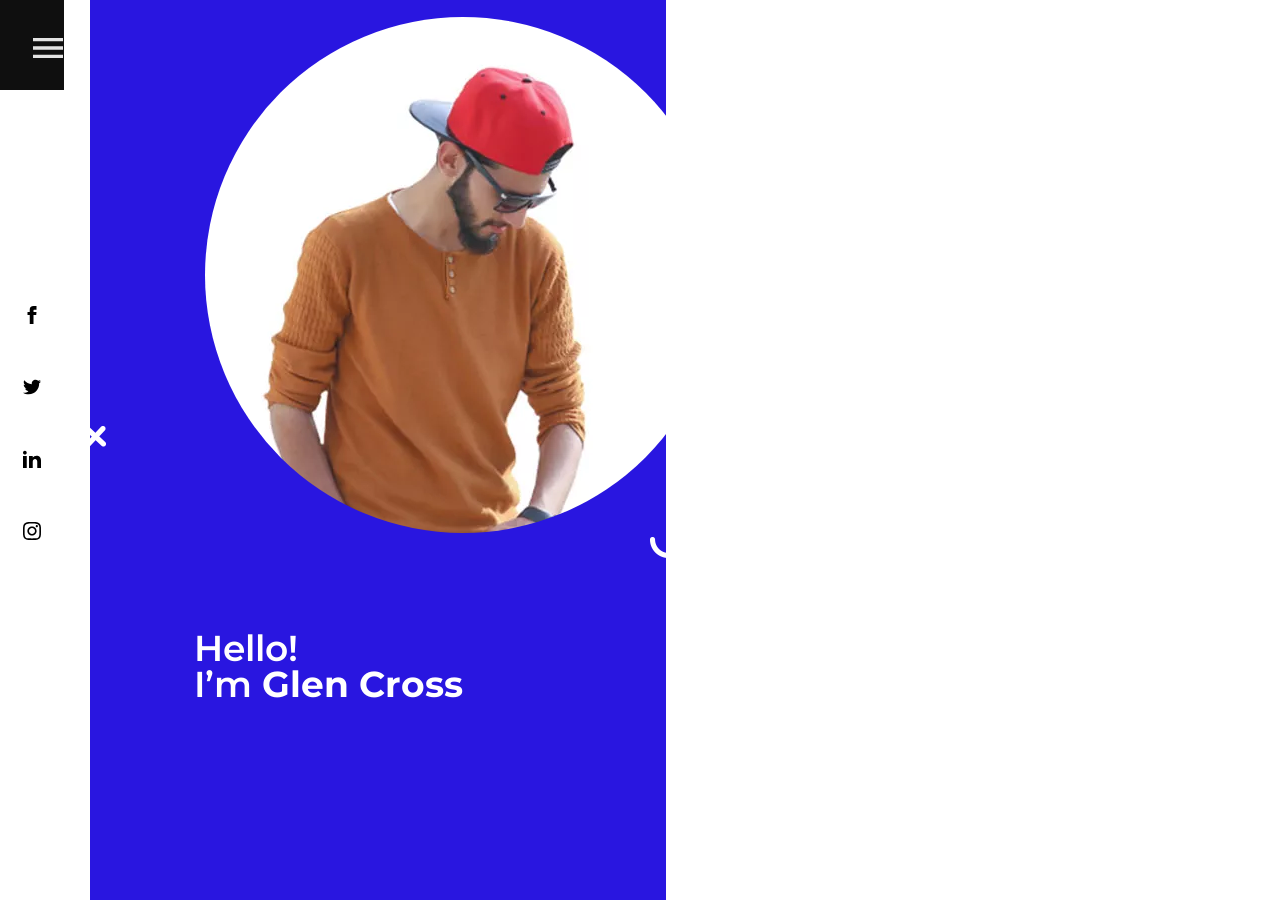
==== about.html @ 8e46b8b1 "Add files via upload" ====
<!DOCTYPE html>
<html lang="en">
<head>
    <meta charset="UTF-8">
    <meta name="viewport" content="width=device-width, initial-scale=1.0">
    <title>Document</title>
    <link rel="stylesheet" href="about.css">
    <link rel="preconnect" href="https://fonts.googleapis.com">
    <link rel="preconnect" href="https://fonts.gstatic.com" crossorigin>
    <link href="https://fonts.googleapis.com/css2?family=Montserrat:ital,wght@0,100..900;1,100..900&display=swap" rel="stylesheet">
</head>
<body class="montserrat">

    <div id="barra-lateral">

        <div id="menu">
            
            <input type="checkbox" id="checkbox-menu">
            <img src="menu.svg" id="img-menu">

        </div>

        <div id="redes-barra">
            <div id="redes-meio">
                <a href="about.html"><img src="facebook.svg" class="padding-img"><br></a>
                <a href="http://127.0.0.1:5500/"><img src="twiter.svg" class="padding-img"><br></a>
                <a href="http://127.0.0.1:5500/"><img src="linkedin.svg" class="padding-img"><br></a>
                <a href="http://127.0.0.1:5500/"><img src="instagram.svg" class="padding-img"></a>
            </div>
        </div>

    </div>

    <div id="foto-perfil">

        <div id="imagem-pessoa-espaco">

            <div id="imagem-pessoa">
                <img src="about.jpg">
            </div>

        </div>

        <div id="glen-cross" >
            Hello!<br>I’m <span id="glen-negrito">Glen Cross</span>
        </div>

    </div>

</body>
</html>
---- about.css ----
*{ margin: 0;
box-sizing: border-box;
padding: 0;
}

.montserrat {
    font-family: "Montserrat", sans-serif;
    font-optical-sizing: auto;
    font-weight: normal;
    font-style: normal;
}

#barra-lateral{
    position: fixed;
    height: 100vb;
    width: 5%;
    background-color: white;
}

#menu{
    height: 10%;
    background-color: #0f0f0f;
    width: 100%;
    padding-top: 28px;
    padding-left: 28px;
    position: absolute;
}

#checkbox-menu{
    position: absolute;
    top: 3%;
    left: 3%;
    width: 90px;
    height: 90px;
    opacity: 0;
}

#redes-barra{
    height: 100vb;
    width: 100%;
}

#redes-meio{
    padding-top: 400%;
    text-align: center;
}

.padding-img{
    margin-top: 50px;
    color: #212529;
}

#foto-perfil{
    background-color: #2916e0;
    width: 45%;
    height: 100vb;
    margin-left: 90px;
}

#imagem-pessoa-espaco{
    width: 100%;
    height: 70vb;
    background-image: url(about-bg.png);
    background-position: center;
    background-repeat: no-repeat;
}

#imagem-pessoa img{
    border-radius: 50%;
    margin-top: 3%;
    margin-left: 20%;
}

#Glen-cross{
    width: 100%;
    height: 30vb;
}

#glen-cross{
    color: #fff;
    font-size: 36px;
    font-weight: 600;
    line-height: 1;
    width: 50%;
    margin-left: 18%;

}

#glen-negrito{
    font-weight: bold;
}
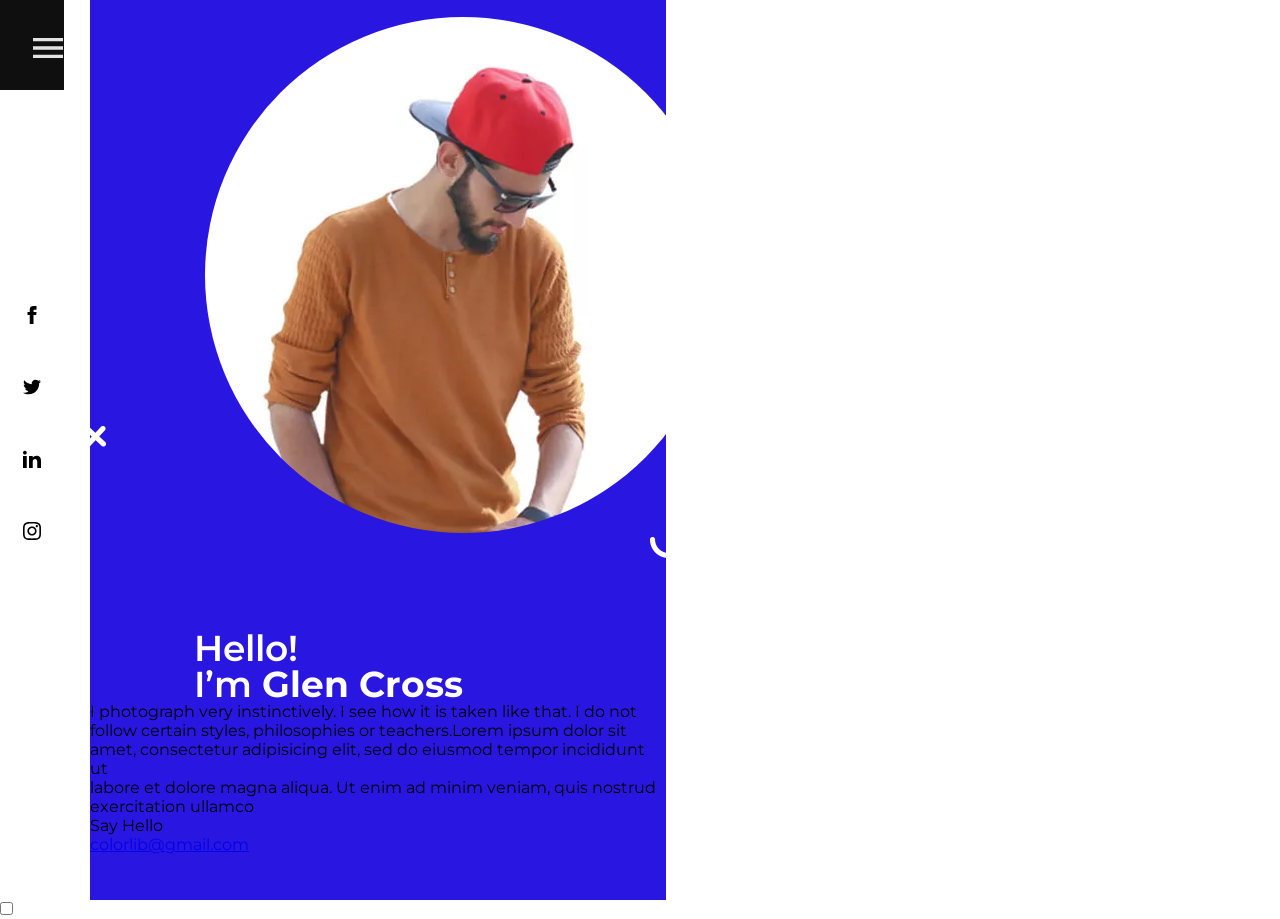
==== commit 71fb828c: "Update about.html" ====
--- a/about.html
+++ b/about.html
@@ -15,18 +15,60 @@
 
         <div id="menu">
             
-            <input type="checkbox" id="checkbox-menu">
             <img src="menu.svg" id="img-menu">
 
         </div>
 
         <div id="redes-barra">
             <div id="redes-meio">
-                <a href="about.html"><img src="facebook.svg" class="padding-img"><br></a>
+                <a href="http://127.0.0.1:5500/index.html"><img src="facebook.svg" class="padding-img"><br></a>
                 <a href="http://127.0.0.1:5500/"><img src="twiter.svg" class="padding-img"><br></a>
                 <a href="http://127.0.0.1:5500/"><img src="linkedin.svg" class="padding-img"><br></a>
                 <a href="http://127.0.0.1:5500/"><img src="instagram.svg" class="padding-img"></a>
             </div>
+        </div>
+
+        <div id="opcao">
+
+            <input type="checkbox" id="check-barra-lateral">
+
+            <div id="paginas">
+
+                <div id="voltar">
+                    <img src="arrow-sm-left-svgrepo-com.svg" alt="" id="img-voltar">
+                </div>
+
+                <div id="tulen">
+                    <a href="#" id="tulen_att"></a><img src="logo.png.webp" alt="">
+                </div>
+
+                <div id="nome-pag">
+                
+                    <a href="Index.html" class="text_pages" id="home">Home</a>
+                    
+                    <a href="About.html" class="text_pages" id="about">About</a>
+                
+                    <a href="Gallery.html" class="text_pages" id="gallery">Gallery</a>
+                
+                    <a href="Blog.html" class="text_pages" id="blog">Blog</a>
+                
+                    <a href="Contact.html" class="text_pages" id="contact">Contact</a>
+                    
+                </div>                
+                
+                <div id="pag-social-midia">
+                    <img src="iconmonstr-facebook-1.svg" alt="">
+                    <img src="iconmonstr-twitter-1.svg" alt="">
+                    <img src="iconmonstr-linkedin-1.svg" alt="">
+                    <img src="iconmonstr-instagram-11.svg" alt="">
+                </div>
+
+                <p class="texto-copy">
+                    Copyright ©2025 All rights <br> reserved | This template is <br> made with <i class="ti-heart"></i> by <a href="https://colorlib.com" id="colorib">Colorlib</a>
+                </p>
+
+            </div>
+
         </div>
 
     </div>
@@ -41,11 +83,34 @@
 
         </div>
 
-        <div id="glen-cross" >
+        <div id="glen-cross">
             Hello!<br>I’m <span id="glen-negrito">Glen Cross</span>
+        </div>
+
+        <div id="texto-corpo">
+            I photograph very instinctively. I see how it is taken like that. I do not <br>
+            follow certain styles, philosophies or teachers.Lorem ipsum dolor sit <br>
+            amet, consectetur adipisicing elit, sed do eiusmod tempor incididunt ut <br>
+            labore et dolore magna aliqua. Ut enim ad minim veniam, quis nostrud <br>
+            exercitation ullamco <br>
+        </div>
+
+
+        <div id="say-hello">
+         Say Hello
+        </div>
+
+        <div id="email-colorib">
+           <a href="#" id="colorib-a">colorlib@gmail.com</a>
+        </div>
+        
+        <div id="baixo-botao">
+
         </div>
 
     </div>
 
+    a
+
 </body>
-</html>+</html>
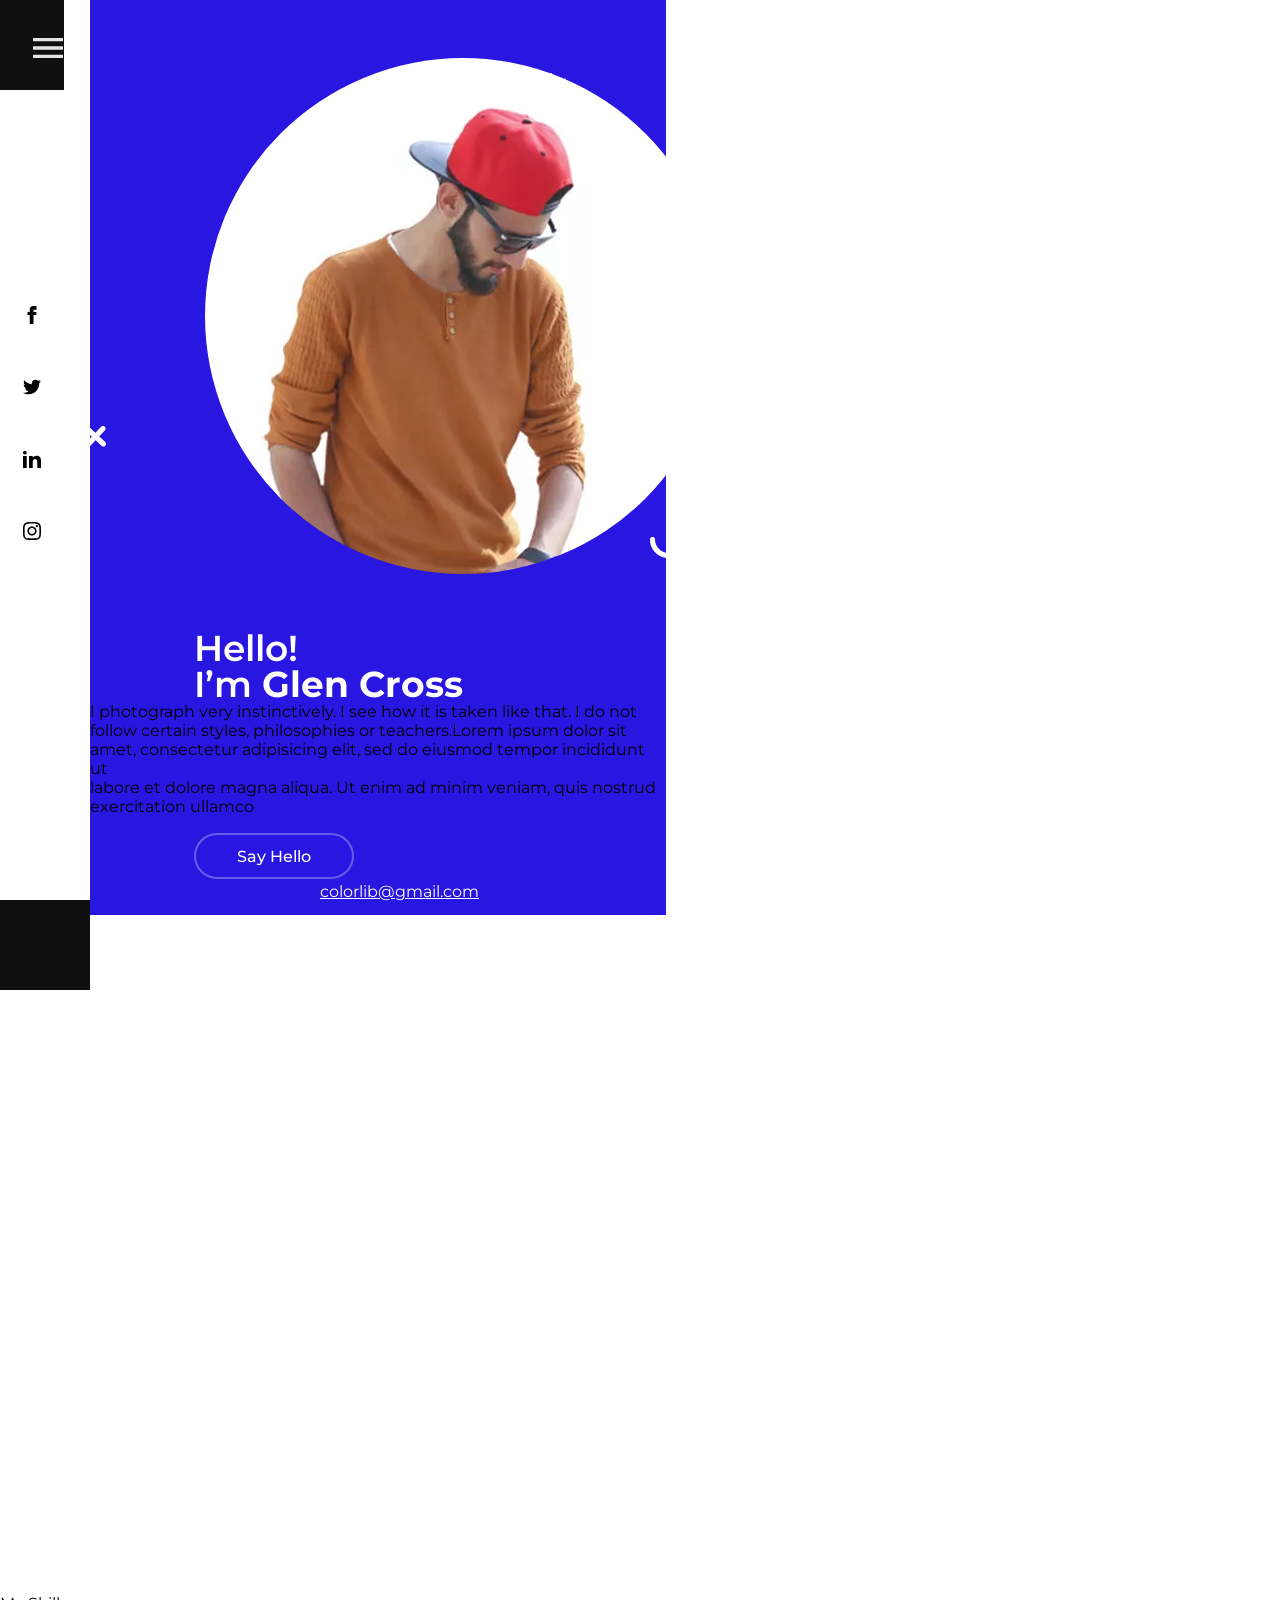
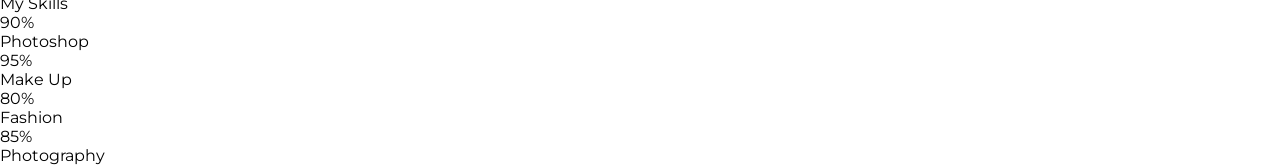
==== commit d747f349: "Update about.html" ====
--- a/about.html
+++ b/about.html
@@ -87,7 +87,7 @@
             Hello!<br>I’m <span id="glen-negrito">Glen Cross</span>
         </div>
 
-        <div id="texto-corpo">
+        <div id="texto-corpo-azul">
             I photograph very instinctively. I see how it is taken like that. I do not <br>
             follow certain styles, philosophies or teachers.Lorem ipsum dolor sit <br>
             amet, consectetur adipisicing elit, sed do eiusmod tempor incididunt ut <br>
@@ -110,7 +110,121 @@
 
     </div>
 
-    a
+    <div id="about-me" class="montserrat">
+
+        About Me
+
+    </div>
+
+        <div id="texto-corpo">
+                During your engagement shoot or portrait session I will assist and direct you through posing and <br>
+                expression to get you and your fiancée / partner comfortable in front of the camera so we can <br>
+                incorporate both posed and natural moments on your special day. <br><br>
+
+                From a fashion forward shoot to a more reserved traditional style, I am here for you. <br><br>
+
+                I love trying creative things in a fast paced environment. I adapt to any given situation and try to <br>
+                bring the beauty out that is already there. This is your day, lets have fun with it and make memories. <br><br>
+
+                I have won a boatload of awards for my work, and I’m grateful for every single one of them, but I’ve <br>
+                always been unsure of whether I earned them or whether the jury was rigged. By now I am literally <br>
+                addicted to making photos…for which there is no known cure, except to make more. <br><br>
+
+                I have won a boatload of awards for my work, and I’m grateful for every single one of them, but I’ve <br>
+                always been unsure of whether I earned them or whether the jury was rigged. By now I am literally o <br>
+                bring the beauty out that is already there. This is your day, lets have fun with it and make memories. <br><br>
+
+                I have won a boatload of awards for my work, and I’m grateful for every single one of them, but I’ve <br>
+                always been unsure of whether I earned them or whether the jury was rigged. By now I am literally <br>
+                addicted to making photos…for which there is no known cure, except to make more. <br><br>
+
+                I have won a boatload of awards for my work, and I’m grateful for every single one of them, but I’ve <br>
+                always been unsure of whether I earned them or whether the jury was rigged.
+        </div>
+
+        <div id="my-skills">
+            My Skills
+        </div>
+        
+    <div id="circulo-90-espaco" class="montserrat">
+
+        <div id="circulo-90" >
+
+         <div id="complemento-circulo-90">
+
+           <div id="texto-90">
+               90%
+            </div>
+
+         </div>
+
+     </div>
+
+     <div id="photoshop">
+         Photoshop
+     </div>
+
+     </div>
+ 
+
+    <div id="circulo-95-espaco" class="montserrat">
+
+      <div id="circulo-95" >
+
+        <div id="complemento-circulo-95">
+
+            <div id="texto-95">
+              95%
+            </div>
+
+         </div>
+
+    </div>
+
+    <div id="make-up">
+        Make Up
+    </div>
+
+  </div>
+
+      <div id="circulo-80-espaco" class="montserrat">
+
+      <div id="circulo-80" >
+
+        <div id="complemento-circulo-80">
+
+            <div id="texto-80">
+              80%
+            </div>
+
+         </div>
+
+    </div>
+
+    <div id="fashion">
+        Fashion
+    </div>
+
+  </div>
+      <div id="circulo-85-espaco" class="montserrat">
+
+      <div id="circulo-85" >
+
+        <div id="complemento-circulo-85">
+
+            <div id="texto-85">
+              85%
+            </div>
+
+         </div>
+
+    </div>
+
+    <div id="photography">
+        Photography
+    </div>
+
+  </div>
 
 </body>
 </html>
--- a/about.css
+++ b/about.css
@@ -1,13 +1,6 @@
 *{ margin: 0;
 box-sizing: border-box;
 padding: 0;
-}
-
-.montserrat {
-    font-family: "Montserrat", sans-serif;
-    font-optical-sizing: auto;
-    font-weight: normal;
-    font-style: normal;
 }
 
 #barra-lateral{
@@ -26,15 +19,6 @@
     position: absolute;
 }
 
-#checkbox-menu{
-    position: absolute;
-    top: 3%;
-    left: 3%;
-    width: 90px;
-    height: 90px;
-    opacity: 0;
-}
-
 #redes-barra{
     height: 100vb;
     width: 100%;
@@ -50,11 +34,184 @@
     color: #212529;
 }
 
+
+#task_bar{
+    background-color: white;
+    height: 100vh;
+    width: 90px;
+    position: fixed;
+}
+
+#opcao{
+    background-color: #0f0f0f;
+    height: 90px;
+    width: 90px;
+}
+
+#img_option{
+    position: absolute;
+    top: 2%;
+    left: 25%;
+}
+
+#social_media{
+    position: absolute;
+    top:41%;
+    left: 40%;
+    display: flex;
+    flex-direction: column;
+    justify-content: space-between;
+    height: 255px;
+    width: 18px;
+}
+
+#pag-social-midia{
+    position: absolute;
+    top:80%;
+    left: 18%;
+    display: flex;
+    flex-direction: row;
+    justify-content: space-between;
+    height: 20px;
+    width: 180px;
+}
+
+#check-barra-lateral{
+    opacity: 0;
+    height: 90px;
+    width: 90px;
+    border: none;
+    z-index: 99;
+    position: absolute;
+    top: 0%;
+    left: 0%;
+}
+
+#check-barra-lateral:checked+#paginas{
+    visibility: visible;
+    transition: 0.5s;
+}
+
+#paginas{
+    position: absolute;
+    top: 0%;
+    height: 100%;
+    width: 270px;
+    background-color: rgb(255, 255, 255);
+    z-index: 90;
+    visibility: hidden;
+}
+
+#voltar{
+    background-color: #0f0f0f;
+    height: 90px;
+    width: 90px;
+}
+
+#img-voltar{
+    position: absolute;
+    top: 2%;
+    left: 6%;
+    width: 20%;
+
+}
+
+#tulen{
+    background-color: #2916E0;
+    width: 180px;
+    height: 90px;
+    position: absolute;
+    top: 0%;
+    left: 33.5%;
+    display: flex;
+    justify-content: center;
+    align-items: center;
+}
+
+#tulen_att{
+    width: 180px;
+    height: 90px;
+    position: absolute;
+}
+
+#nome-pag{
+    width: 110px;
+    height: 82%;
+    display: flex;
+    justify-self: center;
+    flex-direction: column;
+    justify-content: center;
+    align-items: center;
+}
+
+.text_pages{
+    text-decoration: none;
+    font-size: 30px;
+    font-family:  "Montserrat", sans-serif;
+    font-weight: 600;
+    color: #B2B2B2;
+    padding-top: 18px;
+    padding-bottom: 18px;
+}
+
+#home:hover{
+    color: #2916E0;
+    transition: 0.3s;
+}
+
+#about:hover{
+    color: #2916E0;
+    transition: 0.3s;
+}
+
+#gallery:hover{
+    color: #2916E0;
+    transition: 0.3s;
+}
+
+#blog:hover{
+    color: #2916E0;
+    transition: 0.3s;
+}
+
+#contact:hover{
+    color: #2916E0;
+    transition: 0.3s;
+}
+
+#about{
+    color: #2916E0;
+}
+
+.texto-copy{
+    position: absolute;
+    top: 85%;
+    left: 14%;
+    text-align: center;
+    font-size: 19px;
+    color: #636363;
+}
+
+.ti-heart{
+    color: #e21010;
+    font-size: 16px;
+}
+
+#colorib{
+    text-decoration: none;
+    color: #B2B2B2;
+}
+
+#colorib:hover {
+    color: #2916E0;
+}
+
 #foto-perfil{
     background-color: #2916e0;
     width: 45%;
-    height: 100vb;
+    height: 100%;
     margin-left: 90px;
+    display: inline-block;
 }
 
 #imagem-pessoa-espaco{
@@ -67,7 +224,7 @@
 
 #imagem-pessoa img{
     border-radius: 50%;
-    margin-top: 3%;
+    margin-top: 10%;
     margin-left: 20%;
 }
 
@@ -88,4 +245,50 @@
 
 #glen-negrito{
     font-weight: bold;
-}+}
+
+.montserrat {
+    font-family: "Montserrat", sans-serif;
+    font-optical-sizing: auto;
+    font-weight: normal;
+    font-style: normal;
+}
+
+#texto-corpo{
+    color: #fff;
+    font-size: 15px;
+    line-height: 1.8;
+    margin-left: 18%;
+    margin-top: 3%;
+}
+
+#say-hello{
+    color: #fff;
+    border: 2px solid rgba(255, 255, 255, 0.3);
+    width: 160px;
+    height: 46px;
+    margin-left: 18%;
+    margin-top: 3%;
+    font-size: 16px;
+    font-weight: 500;
+    border-radius: 50px;
+    display: flex;
+    align-items: center;
+    justify-content: center;
+    border-bottom: 5%;
+}
+
+#baixo-botao{
+    height: 4vb;
+}
+
+#email-colorib{
+    width: 10%;
+    position: absolute;
+    top: 98%;
+    left: 25%;
+}
+
+#colorib-a{
+    color: white;
+}
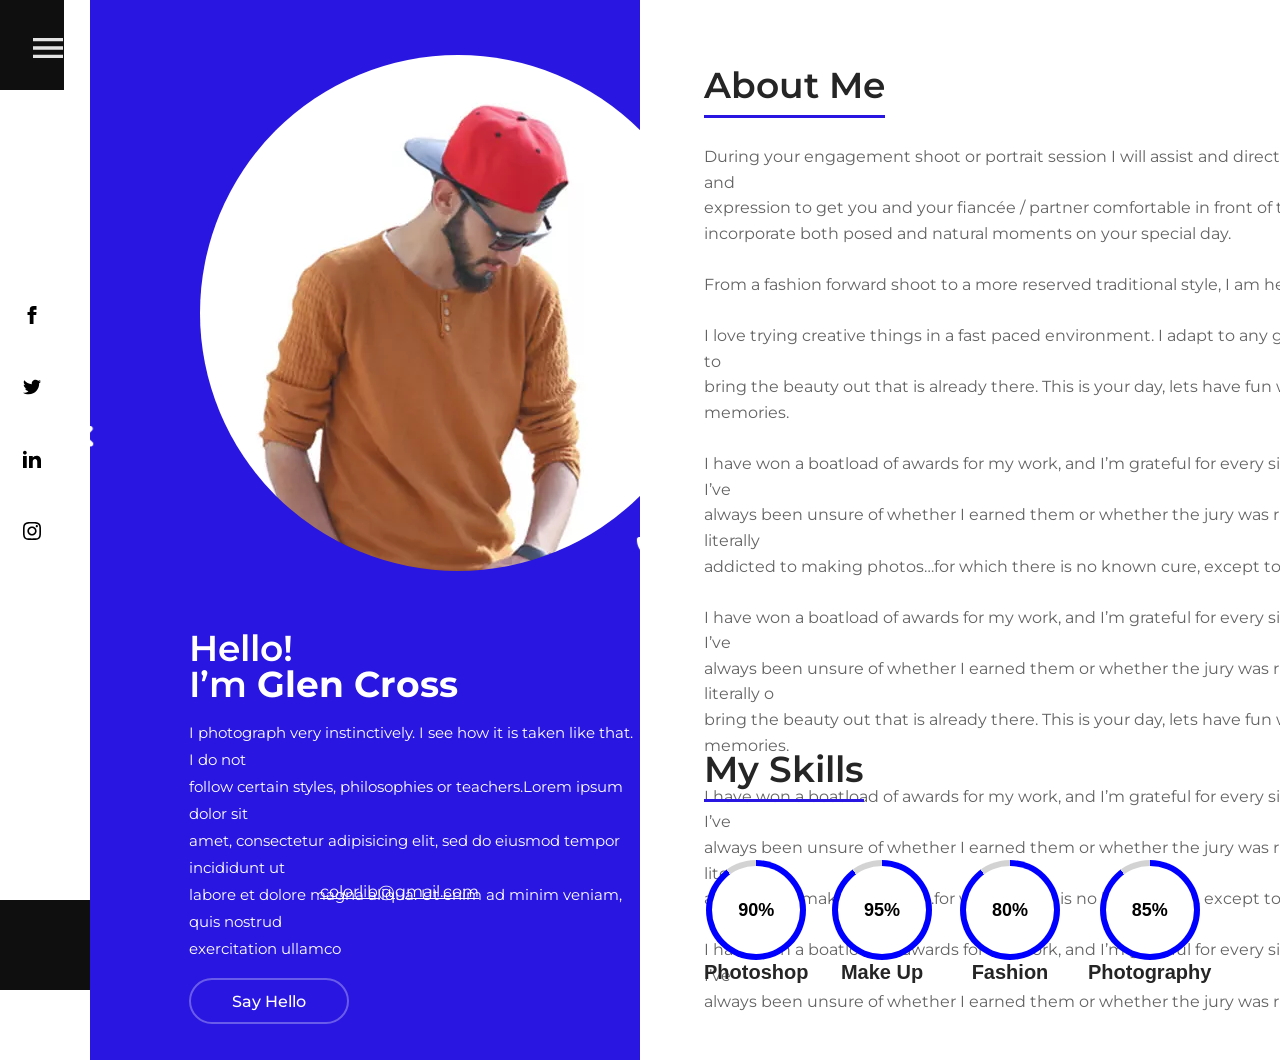
==== commit 441303df: "Add files via upload" ====
--- a/about.html
+++ b/about.html
@@ -48,7 +48,7 @@
                     
                     <a href="About.html" class="text_pages" id="about">About</a>
                 
-                    <a href="Gallery.html" class="text_pages" id="gallery">Gallery</a>
+                    <a href="gallery.html" class="text_pages" id="gallery">Gallery</a>
                 
                     <a href="Blog.html" class="text_pages" id="blog">Blog</a>
                 
@@ -73,6 +73,8 @@
 
     </div>
 
+    <div id="display">
+
     <div id="foto-perfil">
 
         <div id="imagem-pessoa-espaco">
@@ -206,6 +208,7 @@
     </div>
 
   </div>
+  
       <div id="circulo-85-espaco" class="montserrat">
 
       <div id="circulo-85" >
@@ -226,5 +229,7 @@
 
   </div>
 
+  </div>
+
 </body>
-</html>
+</html>
--- a/about.css
+++ b/about.css
@@ -1,294 +1,513 @@
 *{ margin: 0;
-box-sizing: border-box;
-padding: 0;
-}
+    box-sizing: border-box;
+    padding: 0;
+    }
+    
+    #barra-lateral{
+        position: fixed;
+        height: 100vb;
+        width: 5%;
+        background-color: white;
+    }
+    
+    #menu{
+        height: 10%;
+        background-color: #0f0f0f;
+        width: 100%;
+        padding-top: 28px;
+        padding-left: 28px;
+        position: absolute;
+    }
+    
+    #redes-barra{
+        height: 100vb;
+        width: 100%;
+    }
+    
+    #redes-meio{
+        padding-top: 400%;
+        text-align: center;
+    }
+    
+    .padding-img{
+        margin-top: 50px;
+        color: #212529;
+    }
+    
+    
+    #task_bar{
+        background-color: white;
+        height: 100vh;
+        width: 90px;
+        position: fixed;
+    }
+    
+    #opcao{
+        background-color: #0f0f0f;
+        height: 90px;
+        width: 90px;
+    }
+    
+    #img_option{
+        position: absolute;
+        top: 2%;
+        left: 25%;
+    }
+    
+    #social_media{
+        position: absolute;
+        top:41%;
+        left: 40%;
+        display: flex;
+        flex-direction: column;
+        justify-content: space-between;
+        height: 255px;
+        width: 18px;
+    }
+    
+    #pag-social-midia{
+        position: absolute;
+        top:80%;
+        left: 18%;
+        display: flex;
+        flex-direction: row;
+        justify-content: space-between;
+        height: 20px;
+        width: 180px;
+    }
+    
+    #check-barra-lateral{
+        opacity: 0;
+        height: 90px;
+        width: 90px;
+        border: none;
+        z-index: 99;
+        position: absolute;
+        top: 0%;
+        left: 0%;
+    }
+    
+    #check-barra-lateral:checked+#paginas{
+        visibility: visible;
+        transition: 0.5s;
+    }
+    
+    #paginas{
+        position: absolute;
+        top: 0%;
+        height: 100%;
+        width: 270px;
+        background-color: rgb(255, 255, 255);
+        z-index: 90;
+        visibility: hidden;
+    }
+    
+    #voltar{
+        background-color: #0f0f0f;
+        height: 90px;
+        width: 90px;
+    }
+    
+    #img-voltar{
+        position: absolute;
+        top: 2%;
+        left: 6%;
+        width: 20%;
+    
+    }
+    
+    #tulen{
+        background-color: #2916E0;
+        width: 180px;
+        height: 90px;
+        position: absolute;
+        top: 0%;
+        left: 33.5%;
+        display: flex;
+        justify-content: center;
+        align-items: center;
+    }
+    
+    #tulen_att{
+        width: 180px;
+        height: 90px;
+        position: absolute;
+    }
+    
+    #nome-pag{
+        width: 110px;
+        height: 82%;
+        display: flex;
+        justify-self: center;
+        flex-direction: column;
+        justify-content: center;
+        align-items: center;
+    }
+    
+    .text_pages{
+        text-decoration: none;
+        font-size: 30px;
+        font-family:  "Montserrat", sans-serif;
+        font-weight: 600;
+        color: #B2B2B2;
+        padding-top: 18px;
+        padding-bottom: 18px;
+    }
+    
+    #home:hover{
+        color: #2916E0;
+        transition: 0.3s;
+    }
+    
+    #about:hover{
+        color: #2916E0;
+        transition: 0.3s;
+    }
+    
+    #gallery:hover{
+        color: #2916E0;
+        transition: 0.3s;
+    }
+    
+    #blog:hover{
+        color: #2916E0;
+        transition: 0.3s;
+    }
+    
+    #contact:hover{
+        color: #2916E0;
+        transition: 0.3s;
+    }
+    
+    #about{
+        color: #2916E0;
+    }
+    
+    .texto-copy{
+        position: absolute;
+        top: 85%;
+        left: 14%;
+        text-align: center;
+        font-size: 19px;
+        color: #636363;
+    }
+    
+    .ti-heart{
+        color: #e21010;
+        font-size: 16px;
+    }
+    
+    #colorib{
+        text-decoration: none;
+        color: #B2B2B2;
+    }
+    
+    #colorib:hover {
+        color: #2916E0;
+    }
+    
+    #foto-perfil{
+        background-color: #2916e0;
+        width: 86%;
+        height: 100%;
+        margin-left: 90px;
+        display: inline-block;
+    }
+    
+    #imagem-pessoa-espaco{
+        width: 100%;
+        height: 70vb;
+        background-image: url(about-bg.png);
+        background-position: center;
+        background-repeat: no-repeat;
+        display: inline-block;
+    }
+    
+    #imagem-pessoa img{
+        border-radius: 50%;
+        margin-top: 10%;
+        margin-left: 20%;
+        display: inline-block;
+    }
+    
+    #Glen-cross{
+        width: 100%;
+        height: 30vb;
+        display: inline-block;
+    }
+    
+    #glen-cross{
+        color: #fff;
+        font-size: 36px;
+        font-weight: 600;
+        line-height: 1;
+        width: 50%;
+        margin-left: 18%;
+    
+    }
+    
+    #glen-negrito{
+        font-weight: bold;
+    }
+    
+    .montserrat {
+        font-family: "Montserrat", sans-serif;
+        font-optical-sizing: auto;
+        font-weight: normal;
+        font-style: normal;
+    }
+    
+    #texto-corpo-azul{
+        color: #fff;
+        font-size: 15px;
+        line-height: 1.8;
+        margin-left: 18%;
+        margin-top: 3%;
+    }
+    
+    #say-hello{
+        color: #fff;
+        border: 2px solid rgba(255, 255, 255, 0.3);
+        width: 160px;
+        height: 46px;
+        margin-left: 18%;
+        margin-top: 3%;
+        font-size: 16px;
+        font-weight: 500;
+        border-radius: 50px;
+        display: flex;
+        align-items: center;
+        justify-content: center;
+        border-bottom: 5%;
+    }
+    
+    #baixo-botao{
+        height: 4vb;
+    }
+    
+    #email-colorib{
+        width: 10%;
+        position: absolute;
+        top: 98%;
+        left: 25%;
+    }
+    
+    #colorib-a{
+        color: white;
+    }
+    
+    #about-me{
+        color: #252525;
+        font-weight: 600;
+        padding-bottom: 8px;
+        border-bottom: 3px solid #2916e0;
+        font-size: 36px;
+        position: absolute;
+        top: 7%;
+        left: 55%;
+    }
+    
+    #texto-corpo{
+        font-size: 16px;
+        line-height: 1.6;
+        margin-bottom: 9px;
+        color: #636363;
+        position: absolute;
+        top: 16%;
+        left: 55%;
+        width: 60%;
+    }
+    
+    #my-skills{
+        display: inline-block;
+        padding-bottom: 8px;
+        border-bottom: 3px solid #2916e0;
+        margin-bottom: 20px;
+        font-size: 36px;
+        color: #252525;
+        font-weight: 600;
+        position: absolute;
+        left: 55%;
+        top: 83%;
+    }
+    
+    #circulo-90-espaco {
+      display: flex;
+      flex-direction: column;
+      align-items: center;
+      font-family: sans-serif;
+      margin-top: 50px;
+      position: absolute;
+      top: 90%;
+      left: 55%;
+    }
+    
+    #circulo-90 {
+      width: 100px;
+      height: 100px;
+      border-radius: 50%;
+      background: conic-gradient(blue 0% 90%, lightgray 90% 100%);
+      display: flex;
+      align-items: center;
+      justify-content: center;
+    }
+    
+    #complemento-circulo-90 {
+      width: 88%;
+      height: 88%;
+      background-color: white;
+      border-radius: 50%;
+      display: flex;
+      align-items: center;
+      justify-content: center;
+    }
+    
+    #texto-90 {
+      font-weight: bold;
+      font-size: 18px;
+      color: #000;
+    }
+    
+    #photoshop {
+        font-size: 20px;
+        font-weight: 600;
+        color: #252525;
+        line-height: 1.2;
+    }
+    
+    #circulo-95-espaco {
+      display: flex;
+      flex-direction: column;
+      align-items: center;
+      font-family: sans-serif;
+      margin-top: 50px;
+      position: absolute;
+      top: 90%;
+      left: 65%;
+    }
+    
+    #circulo-95 {
+      width: 100px;
+      height: 100px;
+      border-radius: 50%;
+      background: conic-gradient(blue 0% 90%, lightgray 90% 100%);
+      display: flex;
+      align-items: center;
+      justify-content: center;
+    }
+    
+    #complemento-circulo-95 {
+      width: 88%;
+      height: 88%;
+      background-color: white;
+      border-radius: 50%;
+      display: flex;
+      align-items: center;
+      justify-content: center;
+    }
+    
+    #texto-95 {
+      font-weight: bold;
+      font-size: 18px;
+      color: #000;
+    }
+    
+    #make-up {
+        font-size: 20px;
+        font-weight: 600;
+        color: #252525;
+        line-height: 1.2;
+    }
+    
+    #circulo-80-espaco {
+      display: flex;
+      flex-direction: column;
+      align-items: center;
+      font-family: sans-serif;
+      margin-top: 50px;
+      position: absolute;
+      top: 90%;
+      left: 75%;
+    }
+    
+    #circulo-80 {
+      width: 100px;
+      height: 100px;
+      border-radius: 50%;
+      background: conic-gradient(blue 0% 90%, lightgray 90% 100%);
+      display: flex;
+      align-items: center;
+      justify-content: center;
+    }
+    
+    #complemento-circulo-80 {
+      width: 88%;
+      height: 88%;
+      background-color: white;
+      border-radius: 50%;
+      display: flex;
+      align-items: center;
+      justify-content: center;
+    }
+    
+    #texto-80 {
+      font-weight: bold;
+      font-size: 18px;
+      color: #000;
+    }
+    
+    #fashion {
+        font-size: 20px;
+        font-weight: 600;
+        color: #252525;
+        line-height: 1.2;
+    }
+    
+    #circulo-85-espaco {
+      display: flex;
+      flex-direction: column;
+      align-items: center;
+      font-family: sans-serif;
+      margin-top: 50px;
+      position: absolute;
+      top: 90%;
+      left: 85%;
+    }
+    
+    #circulo-85 {
+      width: 100px;
+      height: 100px;
+      border-radius: 50%;
+      background: conic-gradient(blue 0% 90%, lightgray 90% 100%);
+      display: flex;
+      align-items: center;
+      justify-content: center;
+    }
+    
+    #complemento-circulo-85 {
+      width: 88%;
+      height: 88%;
+      background-color: white;
+      border-radius: 50%;
+      display: flex;
+      align-items: center;
+      justify-content: center;
+    }
+    
+    #texto-85 {
+      font-weight: bold;
+      font-size: 18px;
+      color: #000;
+    }
+    
+    #photography {
+        font-size: 20px;
+        font-weight: 600;
+        color: #252525;
+        line-height: 1.2;
+    }
 
-#barra-lateral{
-    position: fixed;
-    height: 100vb;
-    width: 5%;
-    background-color: white;
-}
-
-#menu{
-    height: 10%;
-    background-color: #0f0f0f;
-    width: 100%;
-    padding-top: 28px;
-    padding-left: 28px;
-    position: absolute;
-}
-
-#redes-barra{
-    height: 100vb;
-    width: 100%;
-}
-
-#redes-meio{
-    padding-top: 400%;
-    text-align: center;
-}
-
-.padding-img{
-    margin-top: 50px;
-    color: #212529;
-}
-
-
-#task_bar{
-    background-color: white;
-    height: 100vh;
-    width: 90px;
-    position: fixed;
-}
-
-#opcao{
-    background-color: #0f0f0f;
-    height: 90px;
-    width: 90px;
-}
-
-#img_option{
-    position: absolute;
-    top: 2%;
-    left: 25%;
-}
-
-#social_media{
-    position: absolute;
-    top:41%;
-    left: 40%;
-    display: flex;
-    flex-direction: column;
-    justify-content: space-between;
-    height: 255px;
-    width: 18px;
-}
-
-#pag-social-midia{
-    position: absolute;
-    top:80%;
-    left: 18%;
-    display: flex;
-    flex-direction: row;
-    justify-content: space-between;
-    height: 20px;
-    width: 180px;
-}
-
-#check-barra-lateral{
-    opacity: 0;
-    height: 90px;
-    width: 90px;
-    border: none;
-    z-index: 99;
-    position: absolute;
-    top: 0%;
-    left: 0%;
-}
-
-#check-barra-lateral:checked+#paginas{
-    visibility: visible;
-    transition: 0.5s;
-}
-
-#paginas{
-    position: absolute;
-    top: 0%;
-    height: 100%;
-    width: 270px;
-    background-color: rgb(255, 255, 255);
-    z-index: 90;
-    visibility: hidden;
-}
-
-#voltar{
-    background-color: #0f0f0f;
-    height: 90px;
-    width: 90px;
-}
-
-#img-voltar{
-    position: absolute;
-    top: 2%;
-    left: 6%;
-    width: 20%;
-
-}
-
-#tulen{
-    background-color: #2916E0;
-    width: 180px;
-    height: 90px;
-    position: absolute;
-    top: 0%;
-    left: 33.5%;
-    display: flex;
-    justify-content: center;
-    align-items: center;
-}
-
-#tulen_att{
-    width: 180px;
-    height: 90px;
-    position: absolute;
-}
-
-#nome-pag{
-    width: 110px;
-    height: 82%;
-    display: flex;
-    justify-self: center;
-    flex-direction: column;
-    justify-content: center;
-    align-items: center;
-}
-
-.text_pages{
-    text-decoration: none;
-    font-size: 30px;
-    font-family:  "Montserrat", sans-serif;
-    font-weight: 600;
-    color: #B2B2B2;
-    padding-top: 18px;
-    padding-bottom: 18px;
-}
-
-#home:hover{
-    color: #2916E0;
-    transition: 0.3s;
-}
-
-#about:hover{
-    color: #2916E0;
-    transition: 0.3s;
-}
-
-#gallery:hover{
-    color: #2916E0;
-    transition: 0.3s;
-}
-
-#blog:hover{
-    color: #2916E0;
-    transition: 0.3s;
-}
-
-#contact:hover{
-    color: #2916E0;
-    transition: 0.3s;
-}
-
-#about{
-    color: #2916E0;
-}
-
-.texto-copy{
-    position: absolute;
-    top: 85%;
-    left: 14%;
-    text-align: center;
-    font-size: 19px;
-    color: #636363;
-}
-
-.ti-heart{
-    color: #e21010;
-    font-size: 16px;
-}
-
-#colorib{
-    text-decoration: none;
-    color: #B2B2B2;
-}
-
-#colorib:hover {
-    color: #2916E0;
-}
-
-#foto-perfil{
-    background-color: #2916e0;
-    width: 45%;
-    height: 100%;
-    margin-left: 90px;
-    display: inline-block;
-}
-
-#imagem-pessoa-espaco{
-    width: 100%;
-    height: 70vb;
-    background-image: url(about-bg.png);
-    background-position: center;
-    background-repeat: no-repeat;
-}
-
-#imagem-pessoa img{
-    border-radius: 50%;
-    margin-top: 10%;
-    margin-left: 20%;
-}
-
-#Glen-cross{
-    width: 100%;
-    height: 30vb;
-}
-
-#glen-cross{
-    color: #fff;
-    font-size: 36px;
-    font-weight: 600;
-    line-height: 1;
-    width: 50%;
-    margin-left: 18%;
-
-}
-
-#glen-negrito{
-    font-weight: bold;
-}
-
-.montserrat {
-    font-family: "Montserrat", sans-serif;
-    font-optical-sizing: auto;
-    font-weight: normal;
-    font-style: normal;
-}
-
-#texto-corpo{
-    color: #fff;
-    font-size: 15px;
-    line-height: 1.8;
-    margin-left: 18%;
-    margin-top: 3%;
-}
-
-#say-hello{
-    color: #fff;
-    border: 2px solid rgba(255, 255, 255, 0.3);
-    width: 160px;
-    height: 46px;
-    margin-left: 18%;
-    margin-top: 3%;
-    font-size: 16px;
-    font-weight: 500;
-    border-radius: 50px;
-    display: flex;
-    align-items: center;
-    justify-content: center;
-    border-bottom: 5%;
-}
-
-#baixo-botao{
-    height: 4vb;
-}
-
-#email-colorib{
-    width: 10%;
-    position: absolute;
-    top: 98%;
-    left: 25%;
-}
-
-#colorib-a{
-    color: white;
-}
+#display{
+    display: grid;
+    grid-template-columns: 1fr 1fr;
+}
